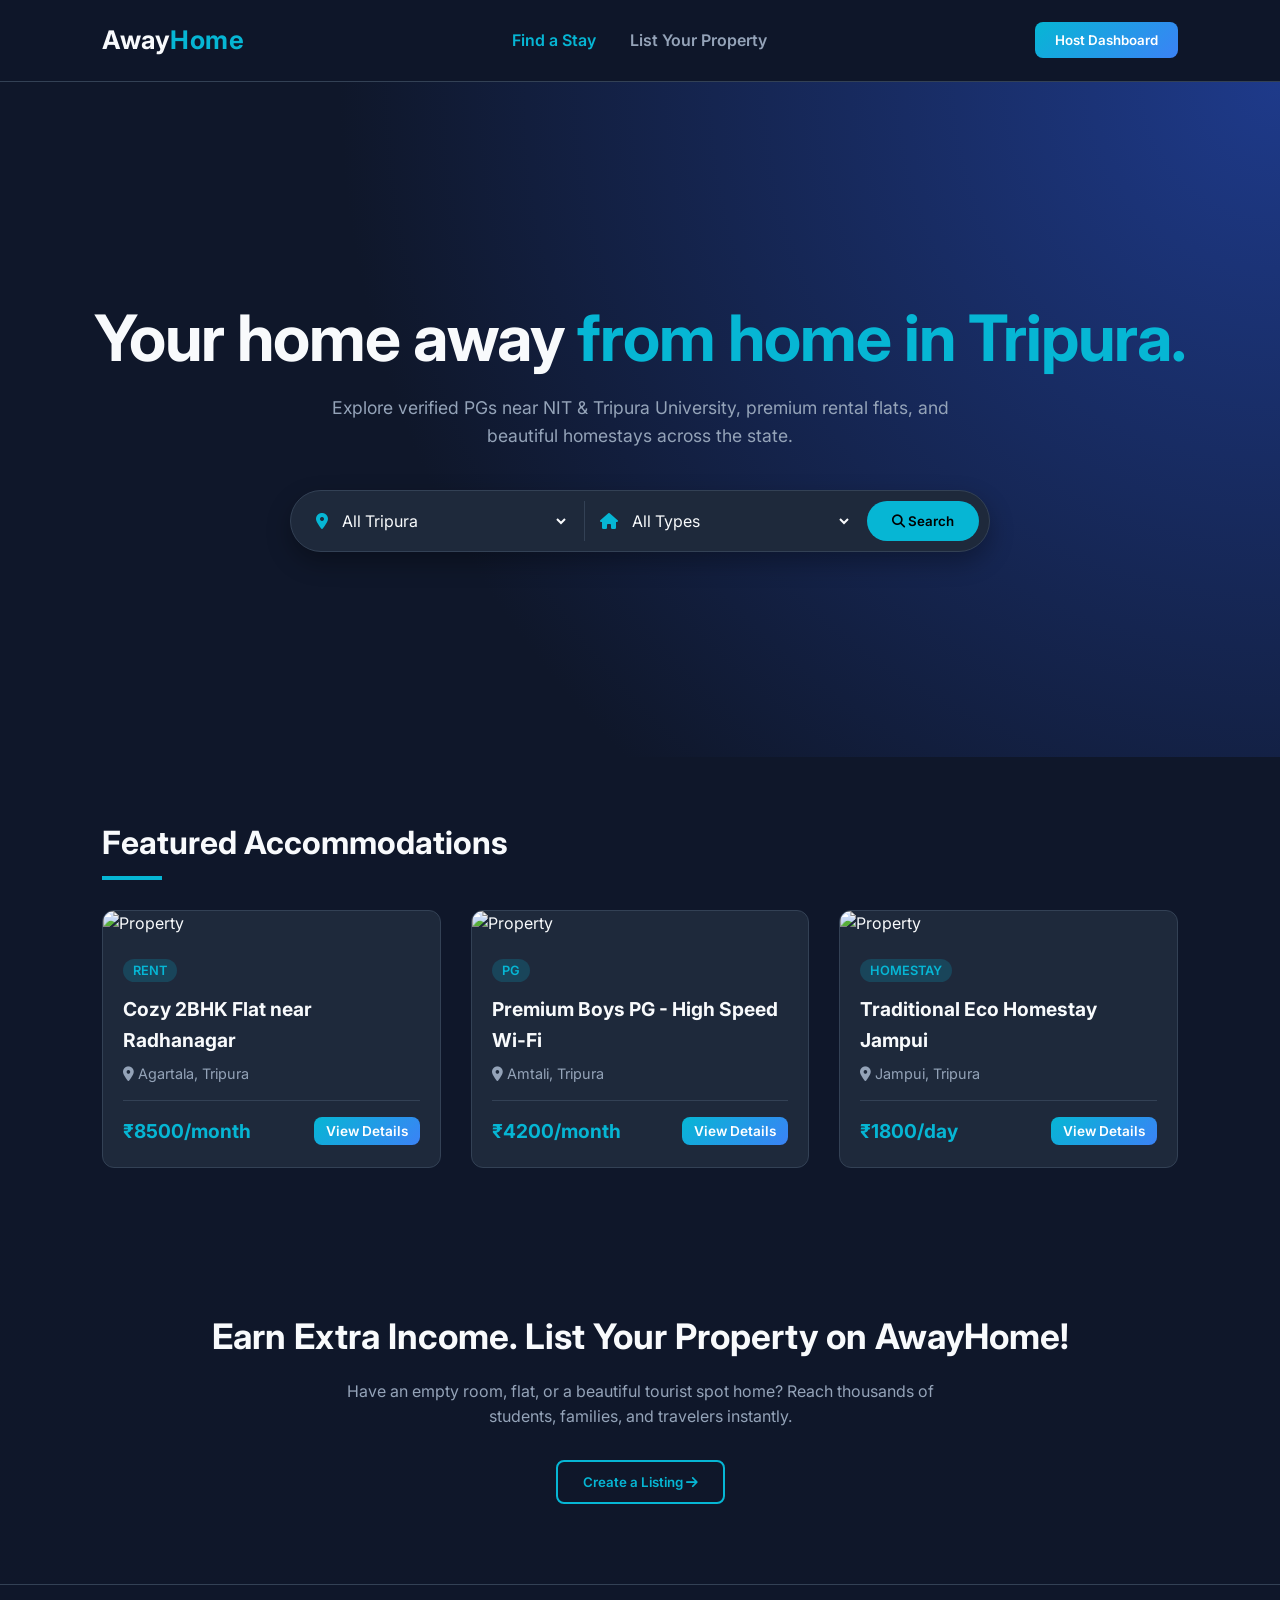
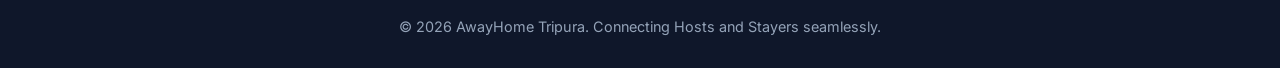
==== index.html @ ccd7bd63 "Initial commit: AwayHome Tripura setup" ====
<!DOCTYPE html>
<html lang="en">
<head>
    <meta charset="UTF-8">
    <meta name="viewport" content="width=device-width, initial-scale=1.0">
    <title>AwayHome | Your home away from home in Tripura</title>
    <link rel="stylesheet" href="style.css">
    <!-- FontAwesome for Icons -->
    <link rel="stylesheet" href="https://cdnjs.cloudflare.com/ajax/libs/font-awesome/6.4.0/css/all.min.css">
</head>
<body>

    <!-- Navigation Bar -->
    <header>
        <div class="logo">Away<span>Home</span></div>
        <nav>
            <a href="#discover" class="active">Find a Stay</a>
            <a href="#list-property">List Your Property</a>
        </nav>
        <button class="btn-primary" onclick="toggleForm('listModal')">Host Dashboard</button>
    </header>

    <!-- Hero Section -->
    <section class="hero">
        <div class="hero-content">
            <h1>Your home away<span> from home in Tripura.</span></h1>
            <p class="sub-text">Explore verified PGs near NIT & Tripura University, premium rental flats, and beautiful homestays across the state.</p>
            
            <!-- Search & Filter Bar -->
            <div class="search-container">
                <div class="search-box">
                    <i class="fa-solid fa-location-dot"></i>
                    <select id="locationFilter">
                        <option value="all">All Tripura</option>
                        <option value="agartala">Agartala</option>
                        <option value="amtali">Amtali (Near NIT)</option>
                        <option value="jampui">Jampui Hills</option>
                        <option value="dharmanagar">Dharmanagar</option>
                    </select>
                </div>
                <div class="search-box">
                    <i class="fa-solid fa-house"></i>
                    <select id="typeFilter">
                        <option value="all">All Types</option>
                        <option value="rent">Rental House</option>
                        <option value="pg">PG / Hostel</option>
                        <option value="homestay">Homestay</option>
                    </select>
                </div>
                <button class="btn-search" onclick="filterListings()"><i class="fa-solid fa-magnifying-glass"></i> Search</button>
            </div>
        </div>
    </section>

    <!-- Main Content: Listings Section -->
    <main id="discover" class="container">
        <h2 class="section-title">Featured Accommodations</h2>
        <div class="listings-grid" id="listingsGrid">
            <!-- JavaScript will inject cards here dynamically -->
        </div>
    </main>

    <!-- Landlord Section / Call to Action -->
    <section id="list-property" class="cta-section">
        <div class="cta-content">
            <h2>Earn Extra Income. List Your Property on AwayHome!</h2>
            <p>Have an empty room, flat, or a beautiful tourist spot home? Reach thousands of students, families, and travelers instantly.</p>
            <button class="btn-secondary" onclick="toggleForm('listModal')">Create a Listing <i class="fa-solid fa-arrow-right"></i></button>
        </div>
    </section>

    <!-- Modal Form for Host Posting -->
    <div id="listModal" class="modal">
        <div class="modal-content">
            <span class="close-btn" onclick="toggleForm('listModal')">&times;</span>
            <h3>Post Your Property on AwayHome</h3>
            <form id="propertyForm" onsubmit="addNewProperty(event)">
                <label>Property Title</label>
                <input type="text" id="pTitle" placeholder="e.g., Single Room PG for Girls near NIT" required>

                <label>Location / City</label>
                <select id="pLocation" required>
                    <option value="agartala">Agartala</option>
                    <option value="amtali">Amtali (Near NIT)</option>
                    <option value="jampui">Jampui Hills</option>
                    <option value="dharmanagar">Dharmanagar</option>
                </select>

                <label>Category</label>
                <select id="pType" required>
                    <option value="rent">Rental House</option>
                    <option value="pg">PG / Hostel</option>
                    <option value="homestay">Homestay</option>
                </select>

                <label>Monthly Rent / Price (INR)</label>
                <input type="number" id="pPrice" placeholder="e.g., 4500" required>

                <label>Image URL</label>
                <input type="url" id="pImg" placeholder="https://images.unsplash.com/..." required>

                <button type="submit" class="btn-primary" style="width: 100%; margin-top: 15px;">Submit Listing</button>
            </form>
        </div>
    </div>

    <footer>
        <p>&copy; 2026 AwayHome Tripura. Connecting Hosts and Stayers seamlessly.</p>
    </footer>

    <script src="script.js"></script>
</body>
</html>
---- style.css ----
/* --- Google Fonts & Variables --- */
@import url('https://fonts.googleapis.com/css2?family=Inter:wght@300;400;600;700&display=swap');

:root {
    --bg-dark: #0f172a;       /* Premium Dark Slate Background */
    --card-bg: #1e293b;       /* Lighter slate for cards */
    --accent-cyan: #06b6d4;   /* High-energy Neon Cyan */
    --accent-blue: #3b82f6;   /* Electric Blue accent */
    --text-main: #f8fafc;     /* Clean Off-white */
    --text-muted: #94a3b8;    /* Muted Gray text */
}

* {
    margin: 0;
    padding: 0;
    box-sizing: border-box;
    font-family: 'Inter', sans-serif;
    scroll-behavior: smooth;
}

body {
    background-color: var(--bg-dark);
    color: var(--text-main);
    line-height: 1.6;
}

/* --- Header & Nav --- */
header {
    display: flex;
    justify-content: space-between;
    align-items: center;
    padding: 20px 8%;
    background-color: rgba(15, 23, 42, 0.95);
    position: sticky;
    top: 0;
    z-index: 100;
    border-bottom: 1px solid #334155;
}

.logo {
    font-size: 1.6rem;
    font-weight: 700;
    letter-spacing: 0.5px;
}

.logo span {
    color: var(--accent-cyan);
}

nav a {
    color: var(--text-muted);
    text-decoration: none;
    margin: 0 15px;
    font-weight: 600;
    transition: 0.3s;
}

nav a:hover, nav a.active {
    color: var(--accent-cyan);
}

/* --- Buttons --- */
.btn-primary {
    background: linear-gradient(135deg, var(--accent-cyan), var(--accent-blue));
    color: #fff;
    border: none;
    padding: 10px 20px;
    border-radius: 8px;
    cursor: pointer;
    font-weight: 600;
    transition: 0.3s transform ease;
}

.btn-secondary {
    background: transparent;
    color: var(--accent-cyan);
    border: 2px solid var(--accent-cyan);
    padding: 12px 25px;
    border-radius: 8px;
    cursor: pointer;
    font-weight: 600;
    transition: 0.3s;
}

.btn-secondary:hover {
    background: var(--accent-cyan);
    color: #000;
}

.btn-primary:hover {
    transform: translateY(-2px);
}

/* --- Hero Section --- */
.hero {
    min-height: 75vh;
    display: flex;
    align-items: center;
    justify-content: center;
    text-align: center;
    background: radial-gradient(circle at top right, #1e3a8a, var(--bg-dark) 65%);
    padding: 40px 20px;
}

.hero-content h1 {
    font-size: 4rem;
    font-weight: 700;
    margin-bottom: 5px;
    letter-spacing: -1px;
}

.hero-content h1 span {
    color: var(--accent-cyan);
}

.hero-content .tagline {
    color: var(--text-main);
    font-size: 1.4rem;
    font-weight: 400;
    font-style: italic;
    margin-bottom: 15px;
}

.hero-content .sub-text {
    color: var(--text-muted);
    font-size: 1.1rem;
    max-width: 650px;
    margin: 0 auto 40px auto;
}

/* --- Search Bar --- */
.search-container {
    display: flex;
    background-color: var(--card-bg);
    padding: 10px;
    border-radius: 50px;
    max-width: 700px;
    margin: 0 auto;
    border: 1px solid #334155;
    box-shadow: 0 10px 25px rgba(0,0,0,0.3);
}

.search-box {
    flex: 1;
    display: flex;
    align-items: center;
    padding: 0 15px;
    border-right: 1px solid #334155;
}

.search-box:last-of-type {
    border-right: none;
}

.search-box i {
    color: var(--accent-cyan);
    margin-right: 10px;
}

.search-box select {
    background: transparent;
    border: none;
    color: var(--text-main);
    width: 100%;
    outline: none;
    font-size: 1rem;
    cursor: pointer;
}

.search-box select option {
    background-color: var(--card-bg);
}

.btn-search {
    background-color: var(--accent-cyan);
    color: #000;
    border: none;
    padding: 12px 25px;
    border-radius: 50px;
    font-weight: 600;
    cursor: pointer;
}

/* --- Grid & Cards --- */
.container {
    padding: 60px 8%;
}

.section-title {
    font-size: 2rem;
    margin-bottom: 30px;
    position: relative;
}

.section-title::after {
    content: '';
    display: block;
    width: 60px;
    height: 4px;
    background-color: var(--accent-cyan);
    margin-top: 8px;
}

.listings-grid {
    display: grid;
    grid-template-columns: repeat(auto-fill, minmax(300px, 1fr));
    gap: 30px;
}

.card {
    background-color: var(--card-bg);
    border-radius: 12px;
    overflow: hidden;
    border: 1px solid #334155;
    transition: 0.3s;
}

.card:hover {
    transform: translateY(-5px);
    box-shadow: 0 10px 20px rgba(6, 182, 212, 0.15);
}

.card-img {
    height: 200px;
    width: 100%;
    object-fit: cover;
}

.card-body {
    padding: 20px;
}

.tag {
    background-color: rgba(6, 182, 212, 0.2);
    color: var(--accent-cyan);
    padding: 4px 10px;
    border-radius: 20px;
    font-size: 0.8rem;
    font-weight: 600;
    text-transform: uppercase;
}

.card-title {
    margin: 12px 0 6px 0;
    font-size: 1.2rem;
}

.card-location {
    color: var(--text-muted);
    font-size: 0.9rem;
    margin-bottom: 15px;
}

.card-footer {
    display: flex;
    justify-content: space-between;
    align-items: center;
    border-top: 1px solid #334155;
    padding-top: 15px;
}

.price {
    font-size: 1.2rem;
    font-weight: 700;
    color: var(--accent-cyan);
}

/* --- CTA Section --- */
.cta-section {
    background: linear-gradient(rgba(15,23,42,0.9), rgba(15,23,42,0.9)), url('https://images.unsplash.com/photo-1564013799919-ab600027ffc6?auto=format&fit=crop&w=1200&q=80');
    background-size: cover;
    background-position: center;
    padding: 80px 8%;
    text-align: center;
}

.cta-content h2 {
    font-size: 2.2rem;
    margin-bottom: 15px;
}

.cta-content p {
    color: var(--text-muted);
    max-width: 600px;
    margin: 0 auto 30px auto;
}

/* --- Form Modal --- */
.modal {
    display: none;
    position: fixed;
    top: 0; left: 0; width: 100%; height: 100%;
    background-color: rgba(0,0,0,0.7);
    justify-content: center;
    align-items: center;
    z-index: 1000;
}

.modal-content {
    background-color: var(--card-bg);
    padding: 30px;
    border-radius: 12px;
    width: 90%;
    max-width: 500px;
    border: 1px solid #334155;
    position: relative;
}

.close-btn {
    position: absolute;
    top: 15px; right: 20px;
    font-size: 1.8rem;
    cursor: pointer;
    color: var(--text-muted);
}

form label {
    display: block;
    margin-top: 12px;
    font-size: 0.9rem;
    color: var(--text-muted);
}

form input, form select {
    width: 100%;
    padding: 10px;
    background-color: var(--bg-dark);
    border: 1px solid #334155;
    border-radius: 6px;
    color: #fff;
    outline: none;
    margin-top: 5px;
}

footer {
    text-align: center;
    padding: 30px;
    border-top: 1px solid #334155;
    color: var(--text-muted);
    font-size: 0.9rem;
}
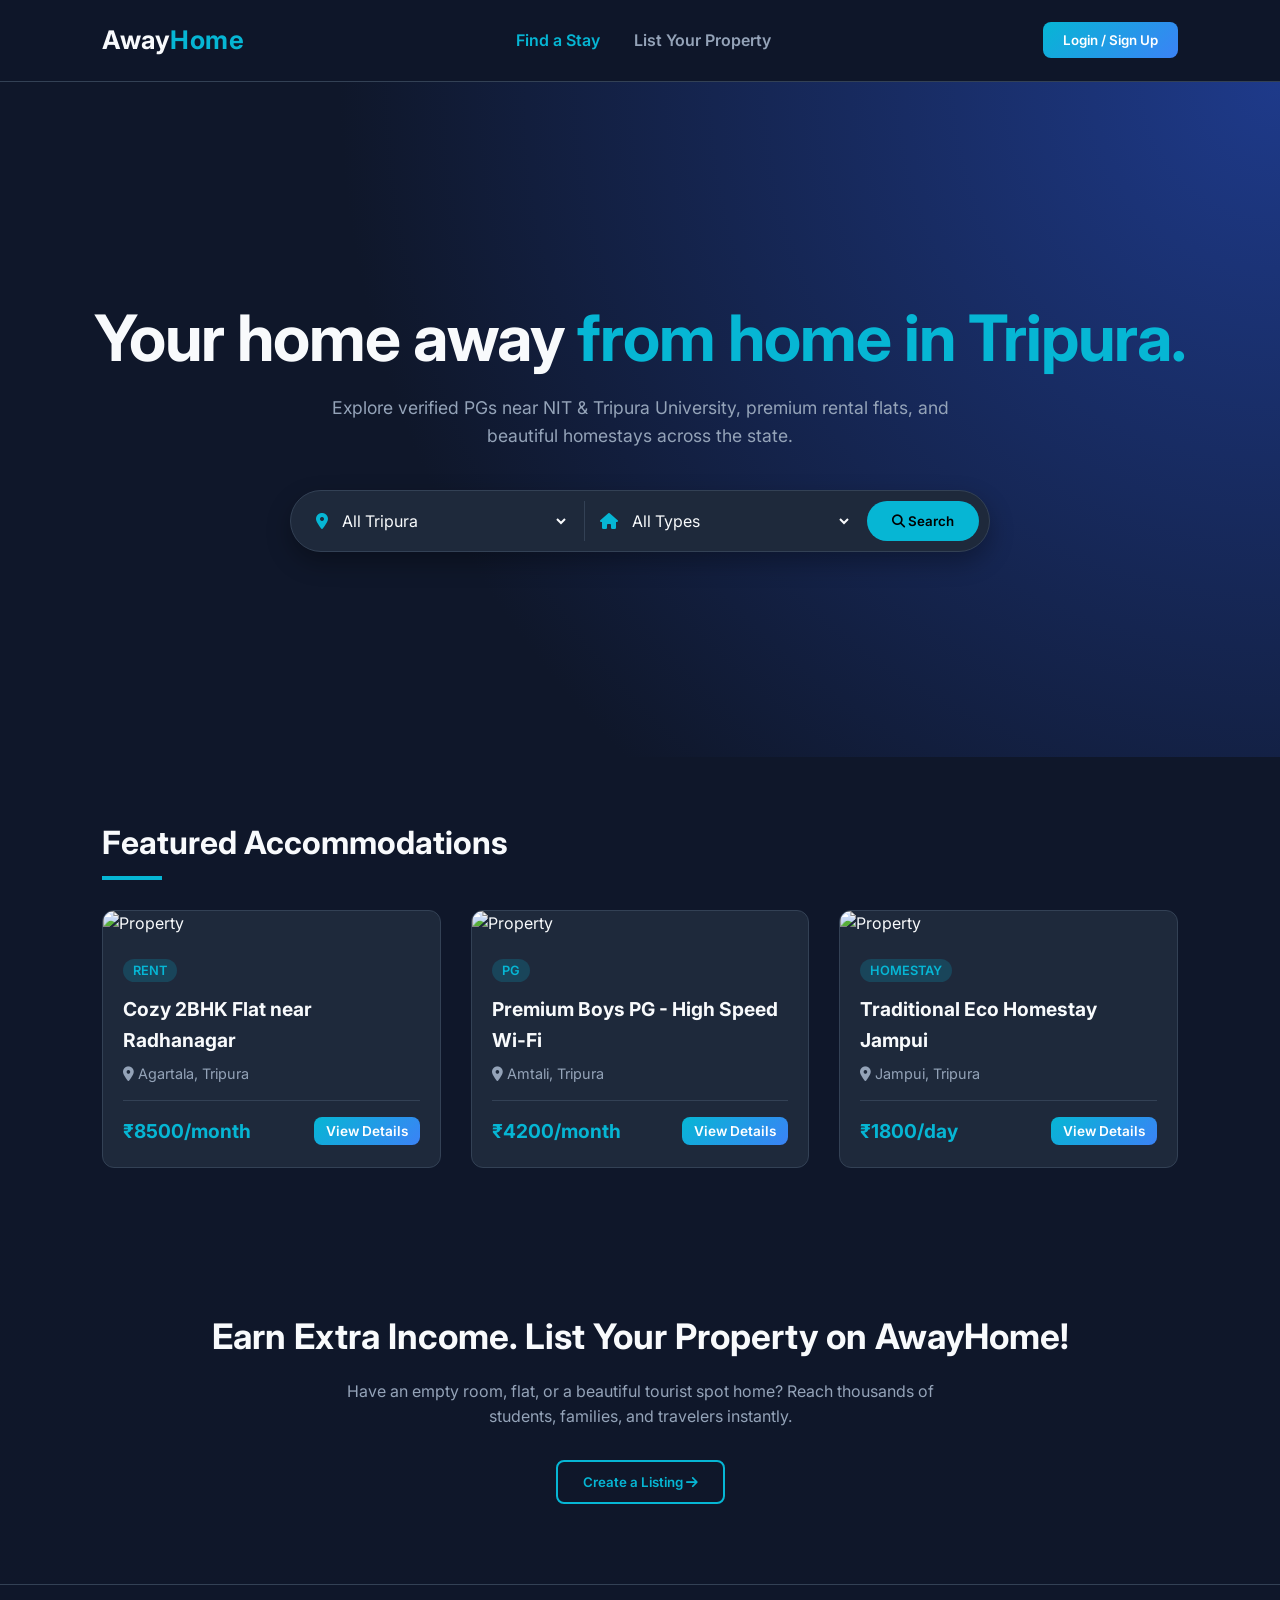
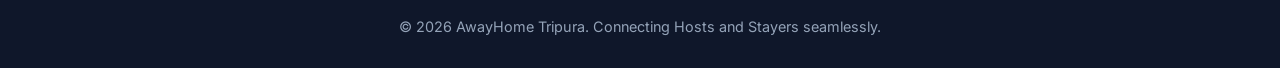
==== commit 0c7c78f4: "feat: add working firebase google authentication provider" ====
--- a/index.html
+++ b/index.html
@@ -11,14 +11,19 @@
 <body>
 
     <!-- Navigation Bar -->
-    <header>
-        <div class="logo">Away<span>Home</span></div>
-        <nav>
-            <a href="#discover" class="active">Find a Stay</a>
-            <a href="#list-property">List Your Property</a>
-        </nav>
-        <button class="btn-primary" onclick="toggleForm('listModal')">Host Dashboard</button>
-    </header>
+<header>
+    <div class="logo">Away<span>Home</span></div>
+    <nav>
+        <a href="#discover" class="active">Find a Stay</a>
+        <a href="#list-property">List Your Property</a>
+    </nav>
+    <div class="auth-controls">
+        <!-- This will dynamically change via JS based on login status -->
+        <span id="userGreeting" style="margin-right: 15px; color: #94a3b8; display: none;"></span>
+        <button id="authBtn" class="btn-primary" onclick="openAuthModal()">Login / Sign Up</button>
+        <button id="hostDashBtn" class="btn-secondary" onclick="toggleForm('listModal')" style="display: none; margin-left: 10px; padding: 10px 15px;">Host Dashboard</button>
+    </div>
+</header>
 
     <!-- Hero Section -->
     <section class="hero">
@@ -108,6 +113,43 @@
         <p>&copy; 2026 AwayHome Tripura. Connecting Hosts and Stayers seamlessly.</p>
     </footer>
 
+
+    <!-- Authentication Modal (Login / Signup) -->
+    <div id="authModal" class="modal">
+        <div class="modal-content" style="max-width: 400px;">
+            <span class="close-btn" onclick="closeAuthModal()">&times;</span>
+            <h3 id="authModalTitle">Login to AwayHome</h3>
+            
+            <form id="authForm" onsubmit="handleAuthSubmit(event)">
+                <label>Email Address</label>
+                <input type="email" id="authEmail" placeholder="name@example.com" required>
+
+                <label>Password</label>
+                <input type="password" id="authPassword" placeholder="••••••••" required>
+
+                <button type="submit" id="authSubmitBtn" class="btn-primary" style="width: 100%; margin-top: 20px;">Sign In</button>
+            
+                <div class="divider">or</div>
+
+                <button id="google-signin-btn" type="button" style="width: 100%; height: 40px; background-color: #ffffff; color: #1e293b; border: none; border-radius: 6px; display: flex; align-items: center; justify-content: center; font-size: 0.9rem; font-weight: 500; cursor: pointer;">
+                    <img src="https://www.gstatic.com/firebasejs/ui/2.0.0/images/auth/google.svg" alt="Google Logo" style="width: 18px; height: 18px; margin-right: 10px; display: block;">
+                    Sign in with Google
+                  </button>
+            </form>
+            
+            <p style="text-align: center; margin-top: 15px; font-size: 0.9rem; color: #94a3b8;">
+                <span id="authToggleText">Don't have an account?</span> 
+                <a href="#" id="authToggleLink" onclick="toggleAuthMode(event)" style="color: #06b6d4; text-decoration: none; font-weight: 600;">Sign Up</a>
+            </p>
+        </div>
+    </div>
+
+    <!-- Firebase App and Auth SDKs (v9 Compatible Compatibility Scripts) -->
+    <script src="https://www.gstatic.com/firebasejs/10.7.1/firebase-app-compat.js"></script>
+    <script src="https://www.gstatic.com/firebasejs/10.7.1/firebase-auth-compat.js"></script>
+
+    <!-- Your existing local script mapping -->
     <script src="script.js"></script>
 </body>
+
 </html>
--- a/style.css
+++ b/style.css
@@ -338,4 +338,46 @@
     border-top: 1px solid #334155;
     color: var(--text-muted);
     font-size: 0.9rem;
-}+}
+.divider {
+    display: flex;
+    align-items: center;
+    text-align: center;
+    margin: 15px 0;
+    color: #888;
+  }
+  
+  .divider::before, .divider::after {
+    content: '';
+    flex: 1;
+    border-bottom: 1px solid #333;
+  }
+  
+  .divider:not(:empty)::before { margin-right: .25em; }
+  .divider:not(:empty)::after { margin-left: .25em; }
+  
+  .google-btn {
+    width: 100%;
+    height: 40px;
+    background-color: #ffffff;
+    color: #1f1f1f;
+    border: none;
+    border-radius: 4px;
+    display: flex;
+    align-items: center;
+    justify-content: center;
+    font-size: 14px;
+    font-weight: 500;
+    cursor: pointer;
+    transition: background-color 0.2s ease;
+  }
+  
+  .google-btn img {
+    width: 18px;
+    height: 18px;
+    margin-right: 10px;
+  }
+  
+  .google-btn:hover {
+    background-color: #f1f1f1;
+  }
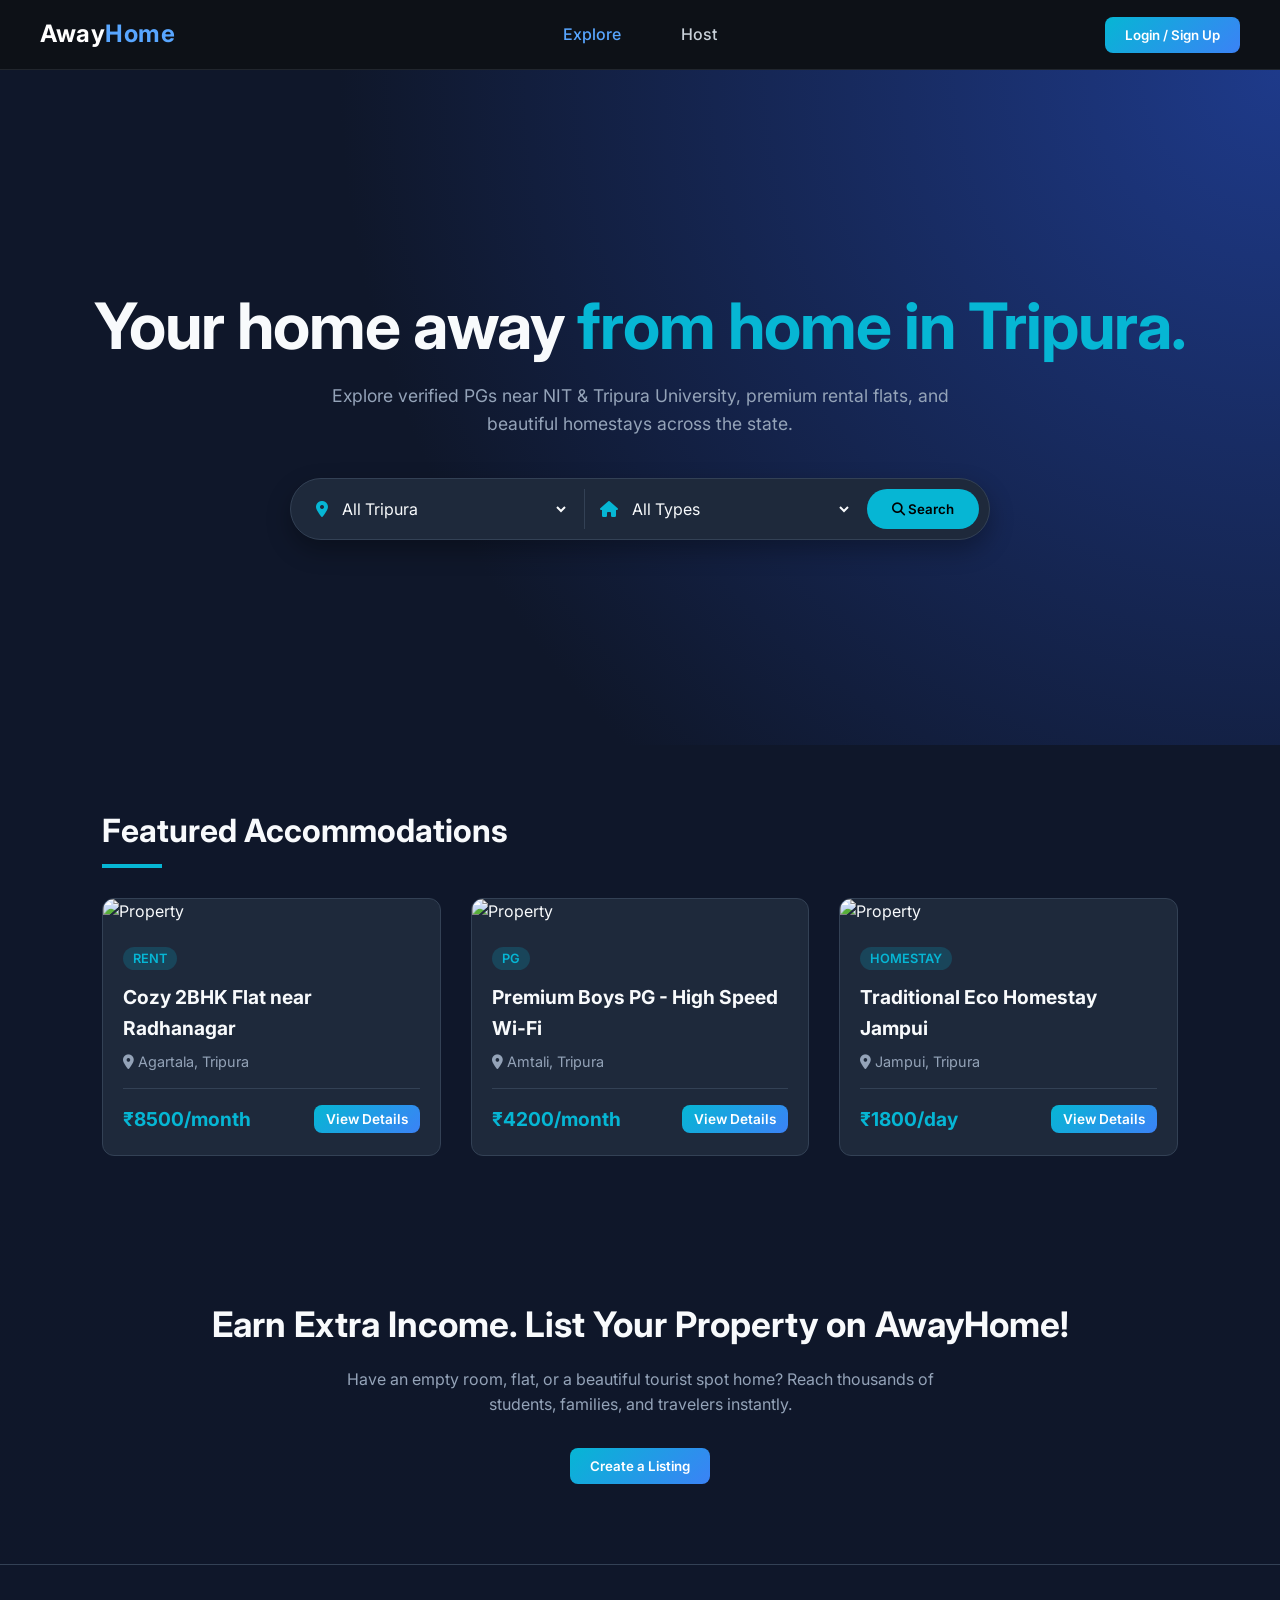
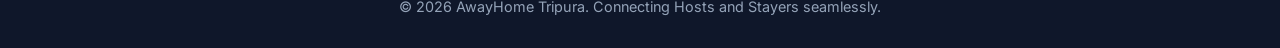
==== commit 19dbf082: "feat: separate welcome splash, add owner portal with multiple image upload support" ====
--- a/index.html
+++ b/index.html
@@ -11,19 +11,22 @@
 <body>
 
     <!-- Navigation Bar -->
-<header>
-    <div class="logo">Away<span>Home</span></div>
-    <nav>
-        <a href="#discover" class="active">Find a Stay</a>
-        <a href="#list-property">List Your Property</a>
-    </nav>
-    <div class="auth-controls">
-        <!-- This will dynamically change via JS based on login status -->
-        <span id="userGreeting" style="margin-right: 15px; color: #94a3b8; display: none;"></span>
-        <button id="authBtn" class="btn-primary" onclick="openAuthModal()">Login / Sign Up</button>
-        <button id="hostDashBtn" class="btn-secondary" onclick="toggleForm('listModal')" style="display: none; margin-left: 10px; padding: 10px 15px;">Host Dashboard</button>
-    </div>
-</header>
+    <header>
+        <div class="logo">Away<span>Home</span></div>
+    
+        <nav class="nav-links">
+          <a href="#discover" class="active">Explore</a>
+          <a href="#list-property">Host</a>
+        </nav>
+    
+        <div class="auth-controls">
+          <span id="userGreeting" style="color: #94a3b8; display: none;"></span>
+          <div class="button-group">
+            <button id="hostDashBtn" class="btn-secondary" onclick="toggleForm('listModal')" style="display: none;">Dashboard</button>
+            <button id="authBtn" class="btn-primary" onclick="openAuthModal()">Login / Sign Up</button>
+          </div>
+        </div>
+      </header>
 
     <!-- Hero Section -->
     <section class="hero">
@@ -70,44 +73,13 @@
         <div class="cta-content">
             <h2>Earn Extra Income. List Your Property on AwayHome!</h2>
             <p>Have an empty room, flat, or a beautiful tourist spot home? Reach thousands of students, families, and travelers instantly.</p>
-            <button class="btn-secondary" onclick="toggleForm('listModal')">Create a Listing <i class="fa-solid fa-arrow-right"></i></button>
+            <a href="owner.html" style="text-decoration: none;">
+                <button class="btn-primary">Create a Listing</button>
+            </a>
         </div>
     </section>
 
-    <!-- Modal Form for Host Posting -->
-    <div id="listModal" class="modal">
-        <div class="modal-content">
-            <span class="close-btn" onclick="toggleForm('listModal')">&times;</span>
-            <h3>Post Your Property on AwayHome</h3>
-            <form id="propertyForm" onsubmit="addNewProperty(event)">
-                <label>Property Title</label>
-                <input type="text" id="pTitle" placeholder="e.g., Single Room PG for Girls near NIT" required>
-
-                <label>Location / City</label>
-                <select id="pLocation" required>
-                    <option value="agartala">Agartala</option>
-                    <option value="amtali">Amtali (Near NIT)</option>
-                    <option value="jampui">Jampui Hills</option>
-                    <option value="dharmanagar">Dharmanagar</option>
-                </select>
-
-                <label>Category</label>
-                <select id="pType" required>
-                    <option value="rent">Rental House</option>
-                    <option value="pg">PG / Hostel</option>
-                    <option value="homestay">Homestay</option>
-                </select>
-
-                <label>Monthly Rent / Price (INR)</label>
-                <input type="number" id="pPrice" placeholder="e.g., 4500" required>
-
-                <label>Image URL</label>
-                <input type="url" id="pImg" placeholder="https://images.unsplash.com/..." required>
-
-                <button type="submit" class="btn-primary" style="width: 100%; margin-top: 15px;">Submit Listing</button>
-            </form>
-        </div>
-    </div>
+    
 
     <footer>
         <p>&copy; 2026 AwayHome Tripura. Connecting Hosts and Stayers seamlessly.</p>
--- a/style.css
+++ b/style.css
@@ -380,4 +380,232 @@
   
   .google-btn:hover {
     background-color: #f1f1f1;
-  }+  }
+ /* --- Optimized Mobile Responsive Navigation --- */
+/* =========================================================================
+   HEADER & NAVIGATION BASE STYLES (Desktop Baseline)
+   ========================================================================= */
+   header {
+    background-color: #0d1117;
+    padding: 0 40px;
+    display: flex;
+    justify-content: space-between;
+    align-items: center;
+    height: 70px;
+    border-bottom: 1px solid #21262d;
+    position: sticky;
+    top: 0;
+    z-index: 100;
+}
+
+.logo {
+    color: #ffffff;
+    font-size: 1.5rem;
+    font-weight: bold;
+    cursor: pointer;
+}
+
+.logo span {
+    color: #58a6ff; /* Brand accent blue color */
+}
+
+.nav-links {
+    display: flex;
+    gap: 30px;
+    align-items: center;
+}
+
+.nav-links a {
+    color: #c9d1d9;
+    text-decoration: none;
+    font-size: 1rem;
+    font-weight: 500;
+    transition: color 0.3s ease;
+}
+
+.nav-links a:hover, .nav-links a.active {
+    color: #58a6ff;
+}
+
+/* Authentication section wrapper layouts */
+.auth-controls, .button-group {
+    display: flex;
+    align-items: center;
+    gap: 15px;
+}
+
+
+/* =========================================================================
+   PERFECT MOBILE VIEW (Place at the absolute bottom of your style.css)
+   ========================================================================= */
+@media (max-width: 768px) {
+    header {
+        flex-direction: column !important;
+        align-items: center !important;
+        justify-content: center !important;
+        padding: 20px 15px !important;
+        gap: 16px !important;
+        height: auto !important; /* Expands height container naturally around content */
+    }
+
+    .logo {
+        font-size: 1.4rem !important;
+        margin: 0 !important;
+    }
+
+    /* Links row centered cleanly side-by-side */
+    .nav-links {
+        display: flex !important;
+        flex-direction: row !important;
+        justify-content: center !important;
+        align-items: center !important;
+        gap: 32px !important; /* Comfortable spacing for thumb-taps */
+        margin: 5px 0 !important;
+    }
+
+    /* Auth container handles vertical stack rules cleanly */
+    .auth-controls {
+        display: flex !important;
+        flex-direction: column !important;
+        align-items: center !important;
+        gap: 10px !important;
+        width: 100% !important;
+        margin: 0 !important;
+    }
+
+    /* Button alignment layout row */
+    .button-group {
+        display: flex !important;
+        flex-direction: row !important;
+        justify-content: center !important;
+        align-items: center !important;
+        gap: 12px !important;
+        width: 100% !important;
+    }
+
+    #userGreeting {
+        font-size: 0.9rem !important;
+        margin: 0 !important;
+        text-align: center !important;
+    }
+
+    /* Dynamic sizing configuration for buttons on small widths */
+    #authBtn, #hostDashBtn {
+        flex: 1 !important;
+        max-width: 150px !important;
+        text-align: center !important;
+        padding: 10px 14px !important;
+        font-size: 0.85rem !important;
+        white-space: nowrap !important;
+        border-radius: 6px !important;
+        margin: 0 !important; /* Safely overwrites residual desktop offsets */
+    }
+}
+/* =========================================================================
+   ROLE SELECTION SPLASH SCREEN STYLES
+   ========================================================================= */
+   .role-overlay {
+    position: fixed;
+    top: 0;
+    left: 0;
+    width: 100%;
+    height: 100%;
+    background-color: #0d1117;
+    z-index: 9999; /* Stands above everything, including the navbar */
+    display: flex;
+    justify-content: center;
+    align-items: center;
+    padding: 20px;
+}
+
+.role-card-container {
+    text-align: center;
+    max-width: 800px;
+    width: 100%;
+}
+
+.role-title {
+    color: #ffffff;
+    font-size: 2.5rem;
+    margin-bottom: 8px;
+    font-weight: 700;
+}
+
+.role-title span {
+    color: #58a6ff;
+}
+
+.role-subtitle {
+    color: #8b949e;
+    font-size: 1.1rem;
+    margin-bottom: 40px;
+}
+
+.role-options {
+    display: flex;
+    gap: 24px;
+    justify-content: center;
+}
+
+.role-card {
+    background-color: #161b22;
+    border: 1px solid #30363d;
+    border-radius: 12px;
+    padding: 30px 24px;
+    flex: 1;
+    max-width: 340px;
+    cursor: pointer;
+    transition: transform 0.2s ease, border-color 0.2s ease, box-shadow 0.2s ease;
+    display: flex;
+    flex-direction: column;
+    align-items: center;
+}
+
+.role-card:hover {
+    transform: translateY(-5px);
+    border-color: #58a6ff;
+    box-shadow: 0 8px 24px rgba(88, 166, 255, 0.1);
+}
+
+.role-icon {
+    font-size: 3rem;
+    margin-bottom: 16px;
+}
+
+.role-card h3 {
+    color: #ffffff;
+    font-size: 1.3rem;
+    margin-bottom: 12px;
+}
+
+.role-card p {
+    color: #8b949e;
+    font-size: 0.9rem;
+    line-height: 1.5;
+    margin-bottom: 24px;
+    text-align: center;
+    flex-grow: 1; /* Ensures buttons line up evenly */
+}
+
+.role-btn {
+    width: 100%;
+    padding: 10px;
+    font-weight: 600;
+    border-radius: 6px;
+    border: none;
+    cursor: pointer;
+}
+
+/* Responsive optimization for mobile phones */
+@media (max-width: 600px) {
+    .role-options {
+        flex-direction: column;
+        align-items: center;
+    }
+    .role-card {
+        width: 100%;
+    }
+    .role-title {
+        font-size: 2rem;
+    }
+}
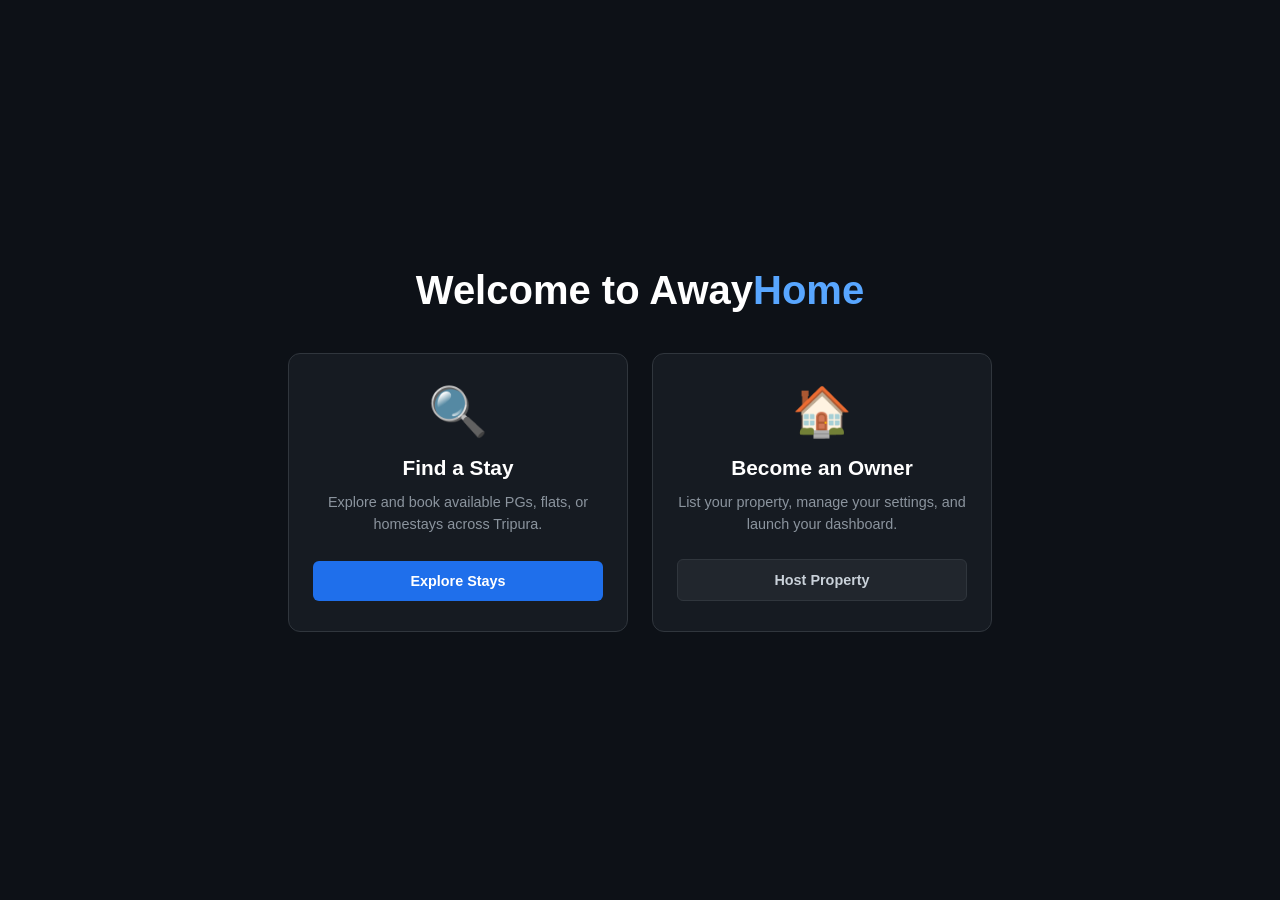
==== commit 304e469d: "fix: add window location redirect to index.html inside logout handler" ====
--- a/index.html
+++ b/index.html
@@ -1,127 +1,125 @@
 <!DOCTYPE html>
 <html lang="en">
 <head>
-    <meta charset="UTF-8">
-    <meta name="viewport" content="width=device-width, initial-scale=1.0">
-    <title>AwayHome | Your home away from home in Tripura</title>
-    <link rel="stylesheet" href="style.css">
-    <!-- FontAwesome for Icons -->
-    <link rel="stylesheet" href="https://cdnjs.cloudflare.com/ajax/libs/font-awesome/6.4.0/css/all.min.css">
+  <meta charset="UTF-8">
+  <meta name="viewport" content="width=device-width, initial-scale=1.0">
+  <title>Welcome to AwayHome</title>
+  <style>
+    * {
+        margin: 0;
+        padding: 0;
+        box-sizing: border-box;
+        font-family: 'Inter', sans-serif;
+    }
+    body {
+        background-color: #0d1117;
+        height: 100vh;
+        display: flex;
+        justify-content: center;
+        align-items: center;
+        padding: 20px;
+    }
+    .role-card-container {
+        text-align: center;
+        max-width: 800px;
+        width: 100%;
+    }
+    .role-title {
+        color: #ffffff;
+        font-size: 2.5rem;
+        margin-bottom: 8px;
+        font-weight: 700;
+    }
+    .role-title span {
+        color: #58a6ff;
+    }
+    .role-subtitle {
+        color: #8b949e;
+        font-size: 1.1rem;
+        margin-bottom: 40px;
+    }
+    .role-options {
+        display: flex;
+        gap: 24px;
+        justify-content: center;
+    }
+    .role-card {
+        background-color: #161b22;
+        border: 1px solid #30363d;
+        border-radius: 12px;
+        padding: 30px 24px;
+        flex: 1;
+        max-width: 340px;
+        text-decoration: none;
+        transition: transform 0.2s ease, border-color 0.2s ease, box-shadow 0.2s ease;
+        display: flex;
+        flex-direction: column;
+        align-items: center;
+    }
+    .role-card:hover {
+        transform: translateY(-5px);
+        border-color: #58a6ff;
+        box-shadow: 0 8px 24px rgba(88, 166, 255, 0.1);
+    }
+    .role-icon {
+        font-size: 3rem;
+        margin-bottom: 16px;
+    }
+    .role-card h3 {
+        color: #ffffff;
+        font-size: 1.3rem;
+        margin-bottom: 12px;
+    }
+    .role-card p {
+        color: #8b949e;
+        font-size: 0.9rem;
+        line-height: 1.5;
+        margin-bottom: 24px;
+        text-align: center;
+        flex-grow: 1;
+    }
+    .role-btn {
+        width: 100%;
+        padding: 12px;
+        font-weight: 600;
+        border-radius: 6px;
+        border: none;
+        text-align: center;
+        font-size: 0.9rem;
+        cursor: pointer;
+    }
+    .btn-primary { background-color: #1f6feb; color: #ffffff; }
+    .btn-secondary { background-color: #21262d; color: #c9d1d9; border: 1px solid #30363d; }
+    
+    @media (max-width: 600px) {
+        .role-options { flex-direction: column; align-items: center; }
+        .role-card { width: 100%; }
+        .role-title { font-size: 2rem; }
+    }
+  </style>
 </head>
 <body>
 
-    <!-- Navigation Bar -->
-    <header>
-        <div class="logo">Away<span>Home</span></div>
+  <div class="role-card-container">
+    <h1 class="role-title">Welcome to Away<span>Home</span></h1>
+    <p class="role-subtitle"></p>
     
-        <nav class="nav-links">
-          <a href="#discover" class="active">Explore</a>
-          <a href="#list-property">Host</a>
-        </nav>
-    
-        <div class="auth-controls">
-          <span id="userGreeting" style="color: #94a3b8; display: none;"></span>
-          <div class="button-group">
-            <button id="hostDashBtn" class="btn-secondary" onclick="toggleForm('listModal')" style="display: none;">Dashboard</button>
-            <button id="authBtn" class="btn-primary" onclick="openAuthModal()">Login / Sign Up</button>
-          </div>
-        </div>
-      </header>
+    <div class="role-options">
+      <a href="customer.html" class="role-card">
+        <div class="role-icon">🔍</div>
+        <h3>Find a Stay</h3>
+        <p>Explore and book available PGs, flats, or homestays across Tripura.</p>
+        <button class="role-btn btn-primary">Explore Stays</button>
+      </a>
 
-    <!-- Hero Section -->
-    <section class="hero">
-        <div class="hero-content">
-            <h1>Your home away<span> from home in Tripura.</span></h1>
-            <p class="sub-text">Explore verified PGs near NIT & Tripura University, premium rental flats, and beautiful homestays across the state.</p>
-            
-            <!-- Search & Filter Bar -->
-            <div class="search-container">
-                <div class="search-box">
-                    <i class="fa-solid fa-location-dot"></i>
-                    <select id="locationFilter">
-                        <option value="all">All Tripura</option>
-                        <option value="agartala">Agartala</option>
-                        <option value="amtali">Amtali (Near NIT)</option>
-                        <option value="jampui">Jampui Hills</option>
-                        <option value="dharmanagar">Dharmanagar</option>
-                    </select>
-                </div>
-                <div class="search-box">
-                    <i class="fa-solid fa-house"></i>
-                    <select id="typeFilter">
-                        <option value="all">All Types</option>
-                        <option value="rent">Rental House</option>
-                        <option value="pg">PG / Hostel</option>
-                        <option value="homestay">Homestay</option>
-                    </select>
-                </div>
-                <button class="btn-search" onclick="filterListings()"><i class="fa-solid fa-magnifying-glass"></i> Search</button>
-            </div>
-        </div>
-    </section>
+      <a href="owner.html" class="role-card">
+        <div class="role-icon">🏠</div>
+        <h3>Become an Owner</h3>
+        <p>List your property, manage your settings, and launch your dashboard.</p>
+        <button class="role-btn btn-secondary">Host Property</button>
+      </a>
+    </div>
+  </div>
 
-    <!-- Main Content: Listings Section -->
-    <main id="discover" class="container">
-        <h2 class="section-title">Featured Accommodations</h2>
-        <div class="listings-grid" id="listingsGrid">
-            <!-- JavaScript will inject cards here dynamically -->
-        </div>
-    </main>
-
-    <!-- Landlord Section / Call to Action -->
-    <section id="list-property" class="cta-section">
-        <div class="cta-content">
-            <h2>Earn Extra Income. List Your Property on AwayHome!</h2>
-            <p>Have an empty room, flat, or a beautiful tourist spot home? Reach thousands of students, families, and travelers instantly.</p>
-            <a href="owner.html" style="text-decoration: none;">
-                <button class="btn-primary">Create a Listing</button>
-            </a>
-        </div>
-    </section>
-
-    
-
-    <footer>
-        <p>&copy; 2026 AwayHome Tripura. Connecting Hosts and Stayers seamlessly.</p>
-    </footer>
-
-
-    <!-- Authentication Modal (Login / Signup) -->
-    <div id="authModal" class="modal">
-        <div class="modal-content" style="max-width: 400px;">
-            <span class="close-btn" onclick="closeAuthModal()">&times;</span>
-            <h3 id="authModalTitle">Login to AwayHome</h3>
-            
-            <form id="authForm" onsubmit="handleAuthSubmit(event)">
-                <label>Email Address</label>
-                <input type="email" id="authEmail" placeholder="name@example.com" required>
-
-                <label>Password</label>
-                <input type="password" id="authPassword" placeholder="••••••••" required>
-
-                <button type="submit" id="authSubmitBtn" class="btn-primary" style="width: 100%; margin-top: 20px;">Sign In</button>
-            
-                <div class="divider">or</div>
-
-                <button id="google-signin-btn" type="button" style="width: 100%; height: 40px; background-color: #ffffff; color: #1e293b; border: none; border-radius: 6px; display: flex; align-items: center; justify-content: center; font-size: 0.9rem; font-weight: 500; cursor: pointer;">
-                    <img src="https://www.gstatic.com/firebasejs/ui/2.0.0/images/auth/google.svg" alt="Google Logo" style="width: 18px; height: 18px; margin-right: 10px; display: block;">
-                    Sign in with Google
-                  </button>
-            </form>
-            
-            <p style="text-align: center; margin-top: 15px; font-size: 0.9rem; color: #94a3b8;">
-                <span id="authToggleText">Don't have an account?</span> 
-                <a href="#" id="authToggleLink" onclick="toggleAuthMode(event)" style="color: #06b6d4; text-decoration: none; font-weight: 600;">Sign Up</a>
-            </p>
-        </div>
-    </div>
-
-    <!-- Firebase App and Auth SDKs (v9 Compatible Compatibility Scripts) -->
-    <script src="https://www.gstatic.com/firebasejs/10.7.1/firebase-app-compat.js"></script>
-    <script src="https://www.gstatic.com/firebasejs/10.7.1/firebase-auth-compat.js"></script>
-
-    <!-- Your existing local script mapping -->
-    <script src="script.js"></script>
 </body>
-
 </html>
